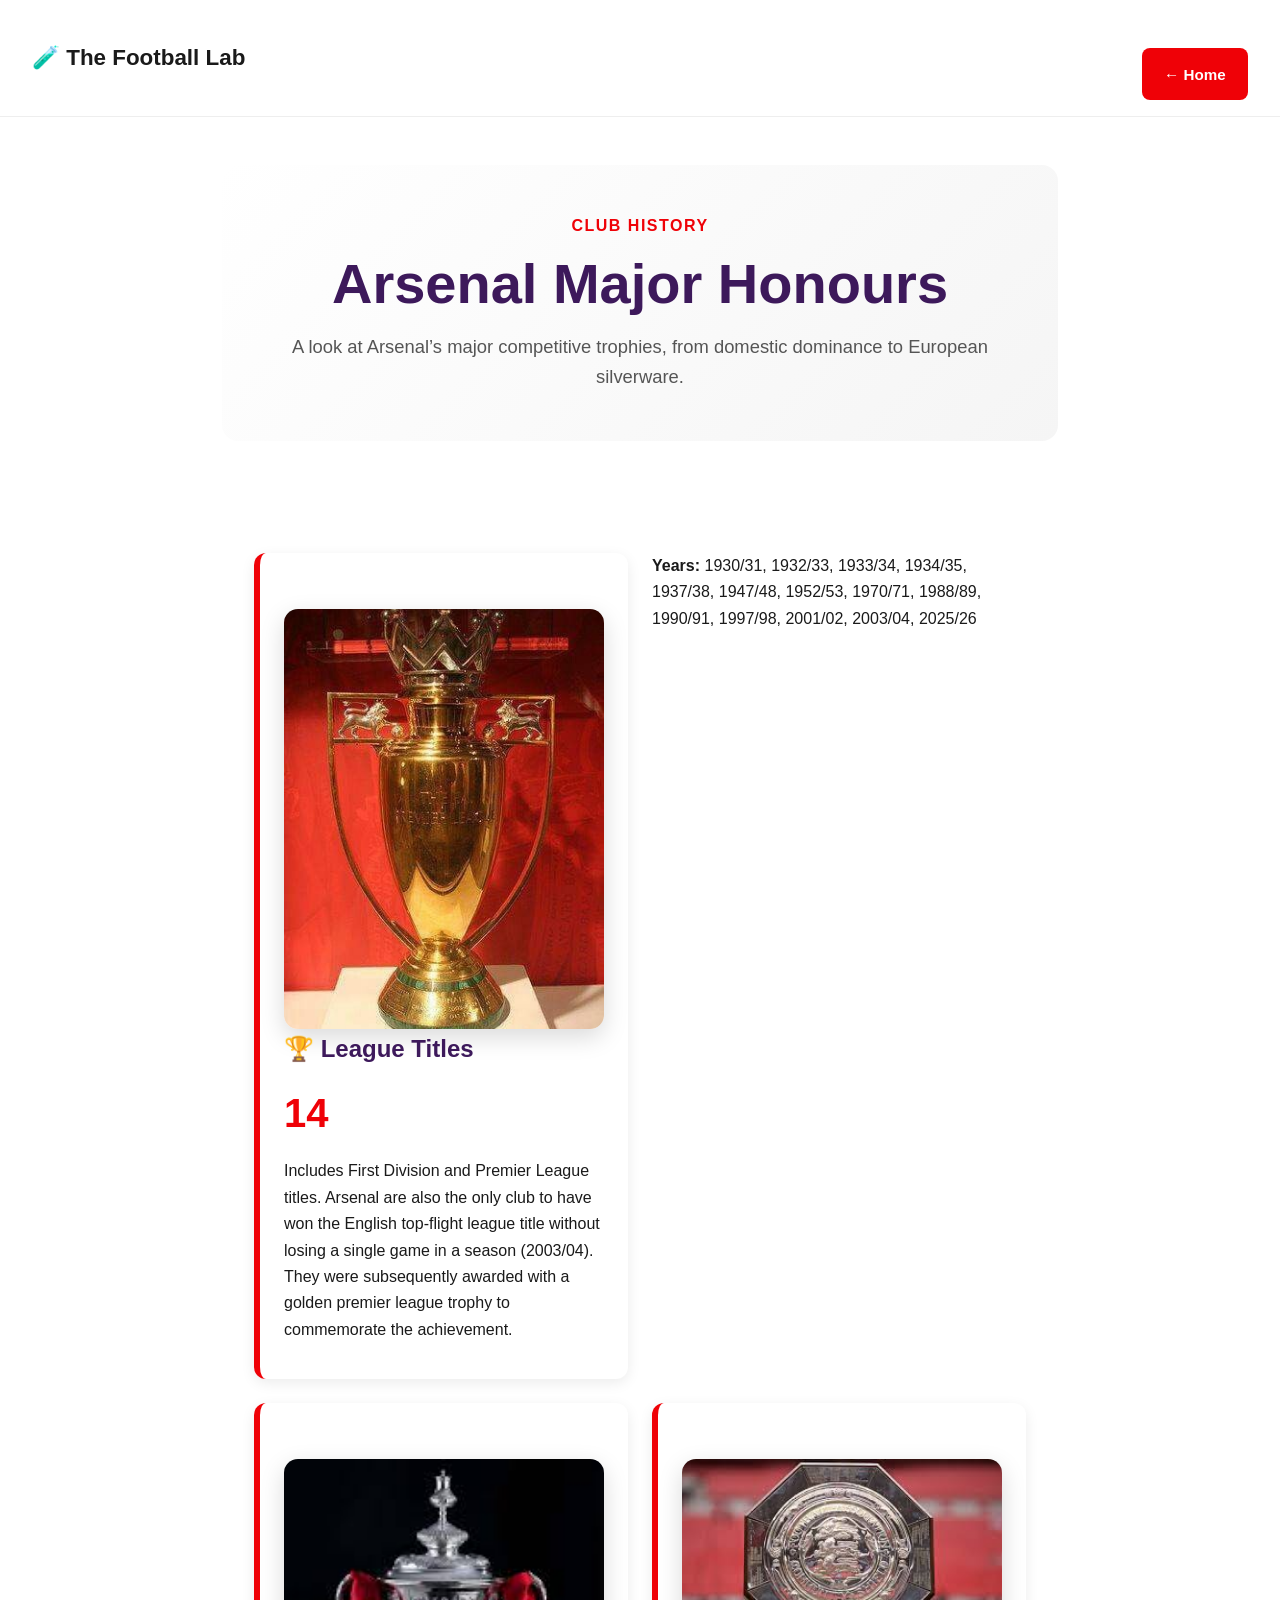
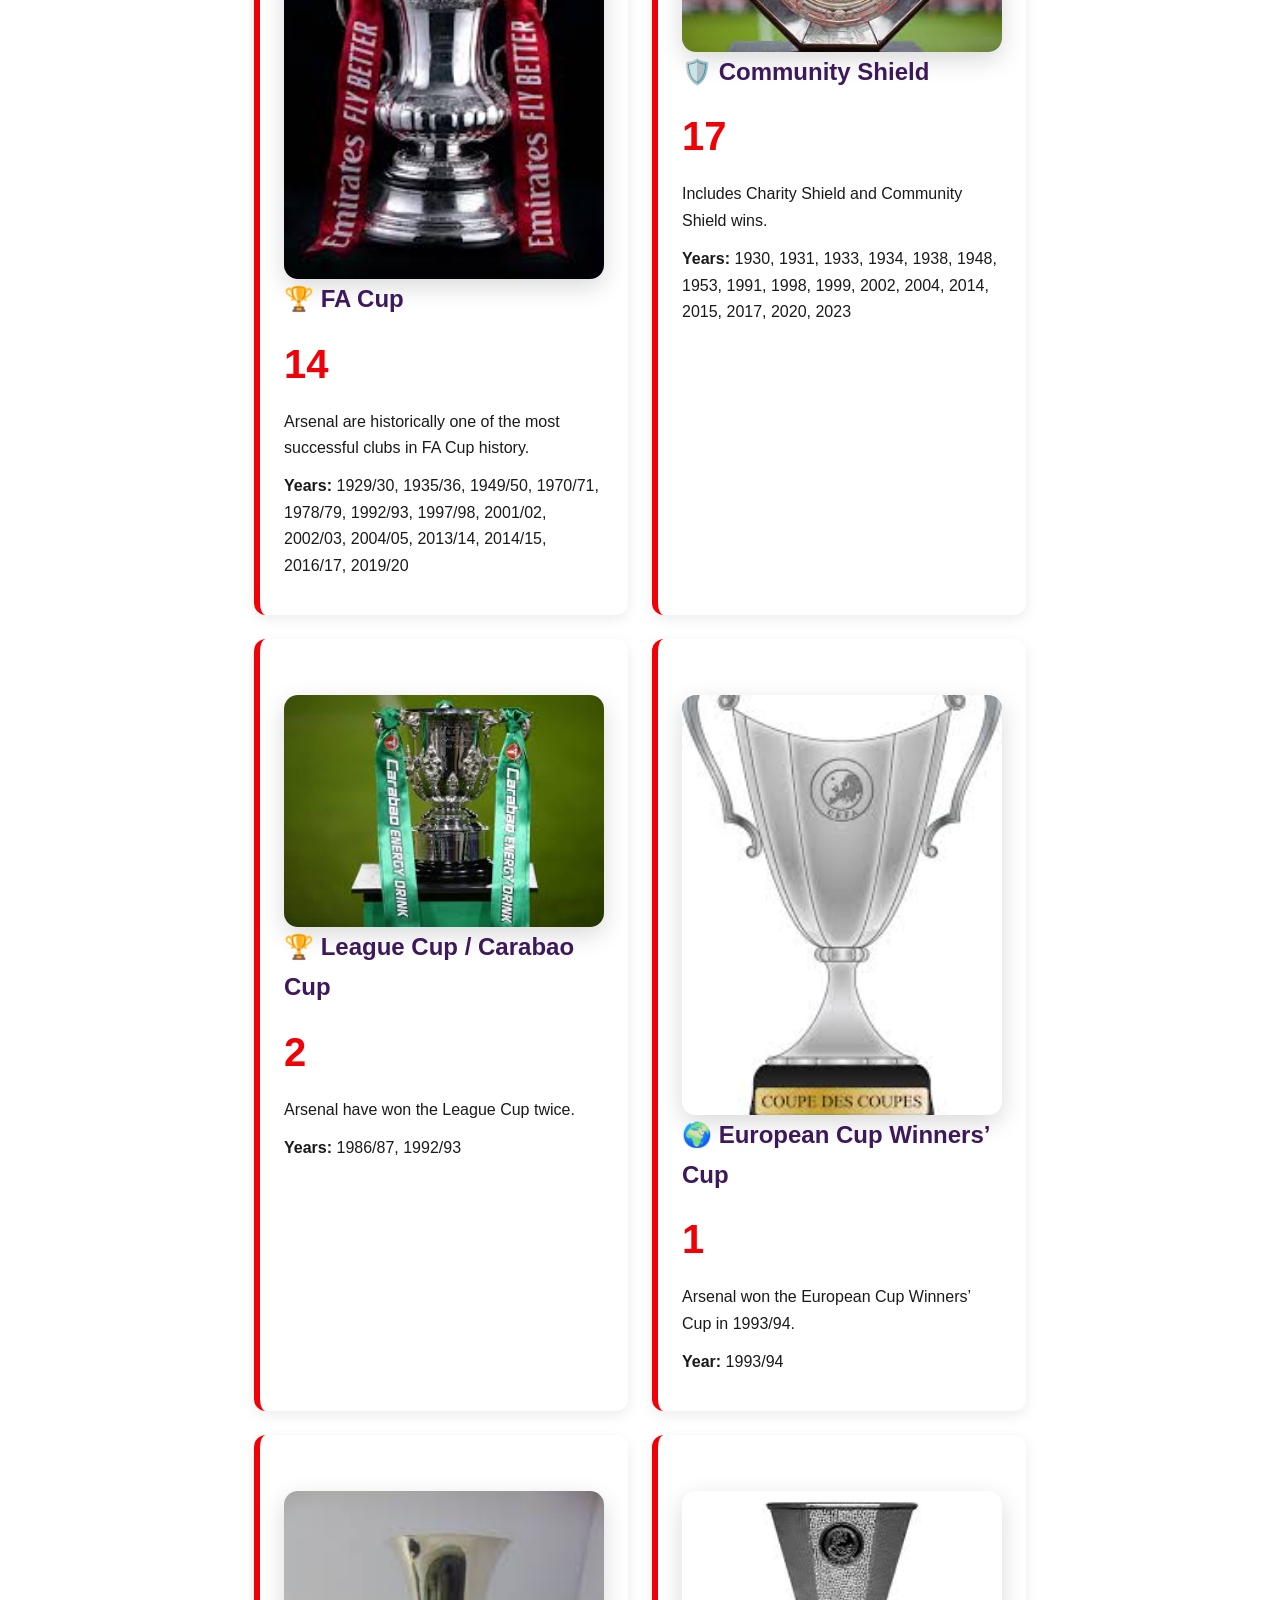
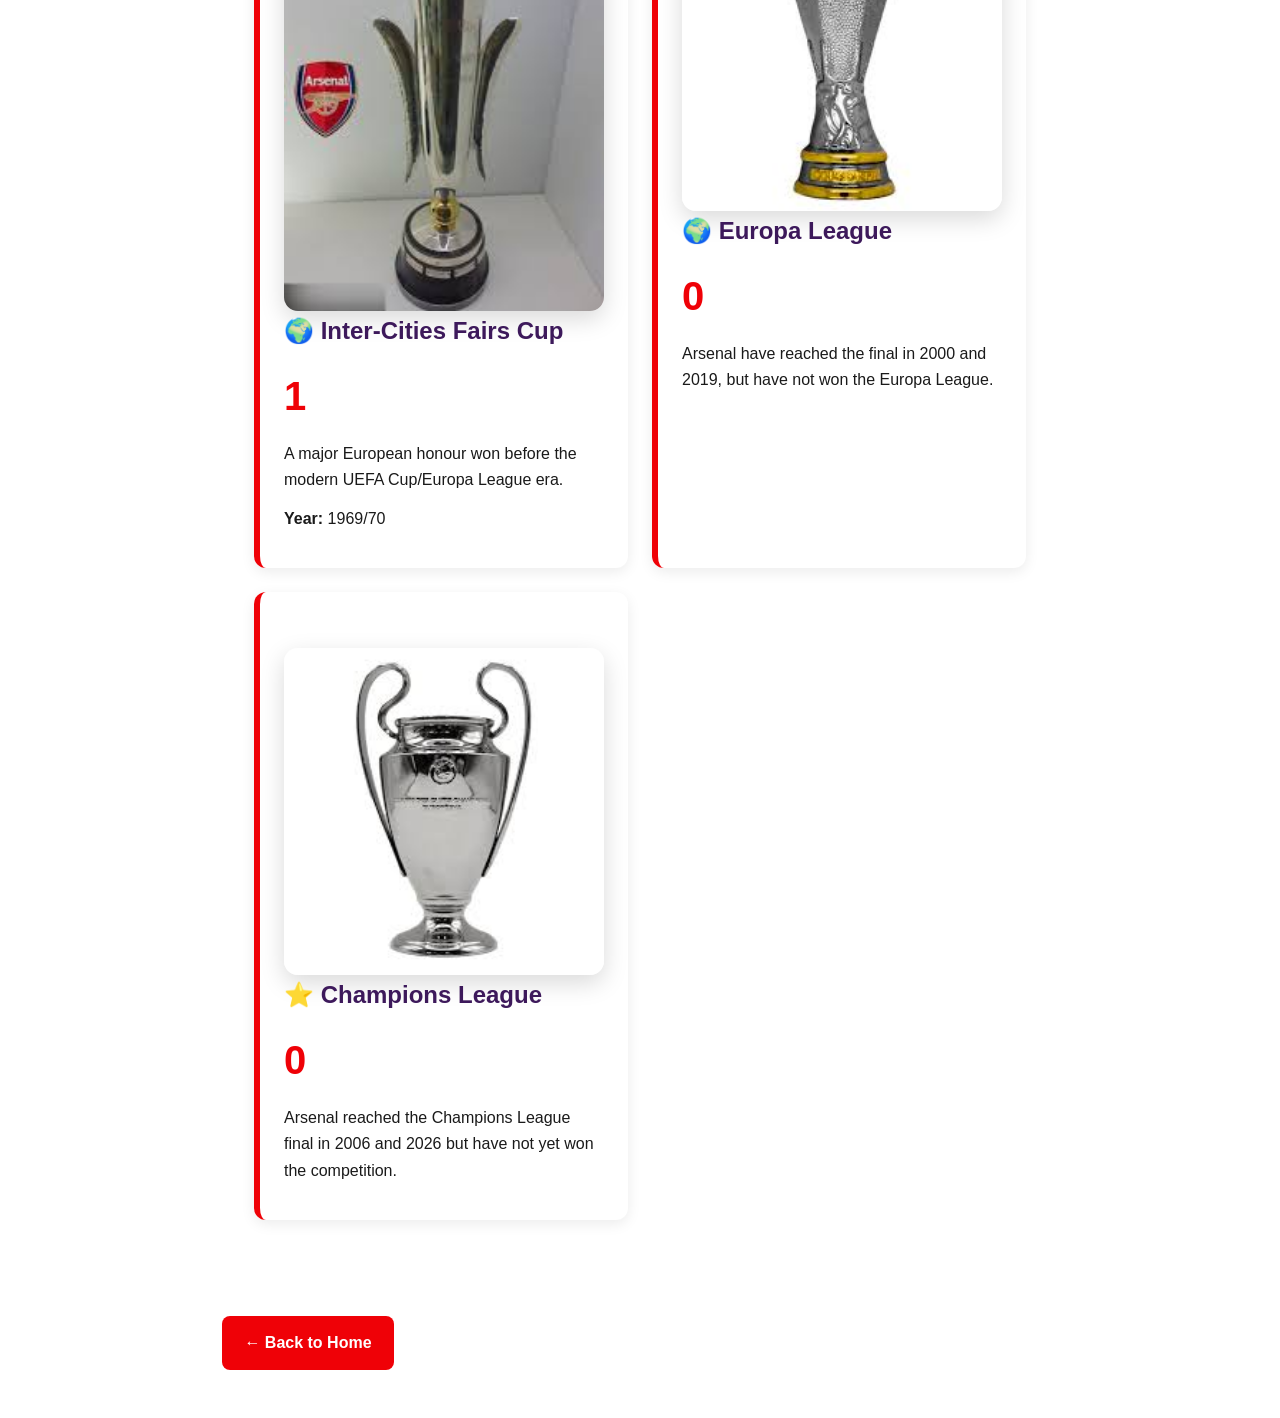
==== ArsenalHistory.html @ 8cb787dd "Football Lab Website" ====
<!DOCTYPE html>
<link rel="stylesheet" href="style.css">
<html lang="en">
<head>
  <meta charset="UTF-8">
  <meta name="viewport" content="width=device-width, initial-scale=1.0">
  <title>Arsenal History | The Football Lab</title>
  <link rel="stylesheet" href="style.css">
</head>
<body>

<header>
  <div class="brand">
    <h1>🧪 The Football Lab</h1>
  </div>

  <nav>
<a class="back-button" href="index.html">←  Home</a>
  </nav>
</header>

<main class="article-container">

  <section class="article-hero">
    <p class="article-label">Club History</p>
    <h1>Arsenal Major Honours</h1>
    <p class="article-subtitle">
      A look at Arsenal’s major competitive trophies, from domestic dominance to European silverware.
    </p>
  </section>

  <section class="trophy-grid">

      <div class="trophy-card">
  <img
    src="Images/Trophies/GoldPrem.jpg"
    alt="Premier League Trophy"
    class="trophy-image">
    <h2>🏆 League Titles</h2>
    <p class="trophy-count">14</p>
    <p>
    Includes First Division and Premier League titles. Arsenal are also the only club to have won the English top-flight league title without losing a single game in a season (2003/04). They were subsequently awarded with a golden premier league trophy to commemorate the achievement.
    </p>
    </div>
      <p><strong>Years:</strong> 1930/31, 1932/33, 1933/34, 1934/35, 1937/38, 1947/48, 1952/53, 1970/71, 1988/89, 1990/91, 1997/98, 2001/02, 2003/04, 2025/26</p>
    </div>

    <div class="trophy-card">
    <img
    src="Images/Trophies/FaCup.jpeg"
    alt="FA Cup Trophy"
    class="trophy-image">
      <h2>🏆 FA Cup</h2>
      <p class="trophy-count">14</p>
      <p>Arsenal are historically one of the most successful clubs in FA Cup history.</p>
      <p><strong>Years:</strong> 1929/30, 1935/36, 1949/50, 1970/71, 1978/79, 1992/93, 1997/98, 2001/02, 2002/03, 2004/05, 2013/14, 2014/15, 2016/17, 2019/20</p>
    </div>

    <div class="trophy-card">
    <img
    src="Images/Trophies/CommunityShield.jpeg"
    alt="Community Shield Trophy"
    class="trophy-image">
      <h2>🛡️ Community Shield</h2>
      <p class="trophy-count">17</p>
      <p>Includes Charity Shield and Community Shield wins.</p>
      <p><strong>Years:</strong> 1930, 1931, 1933, 1934, 1938, 1948, 1953, 1991, 1998, 1999, 2002, 2004, 2014, 2015, 2017, 2020, 2023</p>
    </div>

    <div class="trophy-card">
    <img
    src="Images/Trophies/CarabaoCup.jpeg"
    alt="League Cup / Carabao Cup Trophy"
    class="trophy-image">
      <h2>🏆 League Cup / Carabao Cup</h2>
      <p class="trophy-count">2</p>
      <p>Arsenal have won the League Cup twice.</p>
      <p><strong>Years:</strong> 1986/87, 1992/93</p>
    </div>

    <div class="trophy-card">
    <img
    src="Images/Trophies/ECWTrophy.jpeg"
    alt="European Cup Winners' Cup Trophy"
    class="trophy-image">
      <h2>🌍 European Cup Winners’ Cup</h2>
      <p class="trophy-count">1</p>
      <p>Arsenal won the European Cup Winners’ Cup in 1993/94.</p>
      <p><strong>Year:</strong> 1993/94</p>
    </div>

    <div class="trophy-card">
    <img
    src="Images/Trophies/ICFTrophy.jpeg"
    alt="Inter-Cities Fairs Cup Trophy"
    class="trophy-image">
      <h2>🌍 Inter-Cities Fairs Cup</h2>
      <p class="trophy-count">1</p>
      <p>A major European honour won before the modern UEFA Cup/Europa League era.</p>
      <p><strong>Year:</strong> 1969/70</p>
    </div>

    <div class="trophy-card">
    <img
    src="Images/Trophies/EuropaLeague.jpeg"
    alt="Europa League Trophy"
    class="trophy-image">
      <h2>🌍 Europa League</h2>
      <p class="trophy-count">0</p>
      <p>Arsenal have reached the final in 2000 and 2019, but have not won the Europa League.</p>
    </div>

    <div class="trophy-card">
    <img
    src="Images/Trophies/UclTrophy.jpeg"
    alt="Champions League Trophy"
    class="trophy-image">
      <h2>⭐ Champions League</h2>
      <p class="trophy-count">0</p>
      <p>Arsenal reached the Champions League final in 2006 and 2026 but have not yet won the competition.</p>
    </div>

  </section>

  <a class="back-button" href="index.html">← Back to Home</a>

</main>

</body>
</html>
---- style.css ----
:root {
  --arsenal-red: #EF0107;
  --pl-purple: #3D195B;
  --dark: #1a1a1a;
  --light-gray: #f5f5f5;
  --max-width: 1100px;
}

* {
  box-sizing: border-box;
  margin: 0;
  padding: 0;
}

body {
  font-family: 'Inter', 'Segoe UI', Arial, sans-serif;
  background: white;
  color: var(--dark);
  line-height: 1.65;
  font-size: 16px;
}

img {
  max-width: 100%;
  display: block;
}

header {
  display: flex;
  justify-content: space-between;
  align-items: center;
  padding: 1rem 2rem;
  border-bottom: 1px solid #eee;
  position: sticky;
  top: 0;
  background: white;
  z-index: 100;
}

.brand {
  display: flex;
  align-items: center;
  gap: 0.75rem;
}

.brand h1 {
  font-size: 1.4rem;
  font-weight: 700;
}

nav a {
  margin-left: 1.5rem;
  text-decoration: none;
  color: var(--dark);
  font-weight: 500;
  font-size: 0.95rem;
}

nav a:hover {
  color: var(--arsenal-red);
}

section {
  padding: 4rem 2rem;
}

section h3 {
  margin-bottom: 1.5rem;
  font-size: 1.4rem;
  border-left: 5px solid var(--arsenal-red);
  padding-left: 0.75rem;
}

.hero {
  padding: 5rem 2rem;
  background: linear-gradient(135deg, var(--light-gray), #ffffff);
}

.hero-inner {
  max-width: var(--max-width);
  margin: auto;
  display: grid;
  grid-template-columns: 1.2fr 0.8fr;
  gap: 3rem;
  align-items: center;
}

.hero h2 {
  font-size: clamp(2rem, 4vw, 3rem);
  margin-bottom: 1rem;
  line-height: 1.2;
}

.hero p {
  margin-bottom: 2rem;
  font-size: 1.1rem;
  color: #444;
}

.primary {
  background: var(--arsenal-red);
  color: white;
  border: none;
  cursor: pointer;
  font-weight: 600;
  border-radius: 6px;
}

.secondary {
  background: white;
  border: 2px solid var(--arsenal-red);
  color: var(--arsenal-red);
  cursor: pointer;
  font-weight: 600;
  border-radius: 6px;
}

button {
  padding: 0.8rem 1.2rem;
}

.match-card,
.simulator {
  background: var(--light-gray);
  padding: 2rem;
  border-radius: 10px;
}

.simulator {
  max-width: 500px;
}

.simulator select,
.simulator button,
.simulator input {
  width: 100%;
  padding: 0.6rem;
  margin-top: 0.5rem;
  font-size: 0.95rem;
}

table {
  width: 100%;
  border-collapse: collapse;
  margin-top: 1rem;
  font-size: 0.95rem;
}

th,
td {
  border-bottom: 1px solid #ddd;
  padding: 0.8rem;
  text-align: left;
}

th {
  background: #f0f0f0;
  font-weight: 600;
}

.articles {
  display: grid;
  grid-template-columns: repeat(auto-fit, minmax(280px, 1fr));
  gap: 1.5rem;
}

.article-card {
  border: 1px solid #e0e0e0;
  padding: 1.5rem;
  border-radius: 10px;
  transition: all 0.2s ease;
  text-decoration: none;
  color: var(--dark);
  background: white;
}

.article-card img {
  width: 100%;
  height: 180px;
  object-fit: cover;
  border-radius: 6px;
  margin-bottom: 1rem;
}

.article-card:hover {
  transform: translateY(-5px);
  border-color: var(--arsenal-red);
  box-shadow: 0 4px 12px rgba(0,0,0,0.1);
}

.article-card h4 {
  margin-bottom: 0.75rem;
  color: var(--pl-purple);
}

.article-card p {
  color: #555;
  font-size: 0.95rem;
}

footer {
  text-align: center;
  padding: 2.5rem 1rem;
  background: var(--dark);
  color: white;
  margin-top: 3rem;
  font-size: 0.9rem;
}

footer a {
  color: white;
  margin: 0 0.5rem;
  text-decoration: none;
}

.result-card {
  background: white;
  margin-top: 1.5rem;
  padding: 1.5rem;
  border-radius: 10px;
  border-left: 5px solid var(--arsenal-red);
}

.scoreline {
  font-size: 1.6rem;
  font-weight: 700;
  margin-bottom: 1rem;
}

.stat-row {
  display: flex;
  justify-content: space-between;
  border-bottom: 1px solid #eee;
  padding: 0.5rem 0;
}

.article-container {
  max-width: 900px;
  margin: auto;
  padding: 3rem 2rem;
}

.article-container h1 {
  text-align: center;
  margin-bottom: 2rem;
  color: var(--arsenal-red);
}

.game-card {
  background: white;
  border-left: 6px solid var(--arsenal-red);
  padding: 1.5rem;
  margin-bottom: 2rem;
  border-radius: 8px;
  box-shadow: 0 2px 8px rgba(0,0,0,0.08);
}

.game-card h2 {
  color: var(--pl-purple);
  margin-bottom: 1rem;
}

.game-card p {
  margin-bottom: 0.75rem;
  line-height: 1.7;
}

.back-button {
  display: inline-block;
  margin-top: 2rem;
  text-decoration: none;
  color: white;
  background: var(--arsenal-red);
  padding: 0.8rem 1.4rem;
  border-radius: 6px;
}

.article-hero {
  text-align: center;
  margin-bottom: 3rem;
}

.article-label {
  color: var(--arsenal-red);
  font-weight: 700;
  text-transform: uppercase;
  letter-spacing: 1px;
  margin-bottom: 0.75rem;
}

.article-subtitle {
  max-width: 700px;
  margin: 0 auto 2rem;
  color: #555;
  font-size: 1.1rem;
}

.trophy-image {
  width: 100%;
  max-height: 420px;
  object-fit: cover;
  border-radius: 14px;
  margin-top: 2rem;
  box-shadow: 0 8px 24px rgba(0,0,0,0.15);
}

.game-card {
  background: white;
  border-left: 6px solid var(--arsenal-red);
  padding: 1.75rem;
  margin-bottom: 2rem;
  border-radius: 12px;
  box-shadow: 0 4px 14px rgba(0,0,0,0.08);
}

.game-card h2 {
  color: var(--pl-purple);
  margin-bottom: 1rem;
  font-size: 1.35rem;
}

.game-card p {
  margin-bottom: 0.8rem;
  line-height: 1.75;
}

.player-grid {
  display: grid;
  grid-template-columns: repeat(auto-fit, minmax(260px, 1fr));
  gap: 1.5rem;
}

.player-card {
  background: white;
  border-left: 5px solid var(--arsenal-red);
  padding: 1.5rem;
  border-radius: 12px;
  box-shadow: 0 4px 14px rgba(0,0,0,0.08);
}

.player-card h2 {
  color: var(--pl-purple);
  margin-bottom: 1rem;
}

.player-card p {
  margin-bottom: 0.45rem;
}

.team-photo {
  width: 100%;
  max-height: 500px;
  object-fit: cover;
  border-radius: 15px;
  margin: 2rem 0;
  box-shadow: 0 6px 18px rgba(0,0,0,0.15);
}

.player-photo {
  width: 120px;
  height: 120px;
  object-fit: cover;
  border-radius: 50%;
  margin: 0 auto 1rem;
  border: 3px solid var(--arsenal-red);
  display: block;
}

.player-card {
  transition: all 0.25s ease;
}

.player-card:hover {
  transform: translateY(-6px);
  box-shadow: 0 8px 24px rgba(0,0,0,0.15);
}

.player-card {
  transition: all 0.25s ease;
}

.player-card:hover {
  transform: translateY(-6px);
  box-shadow: 0 8px 24px rgba(0,0,0,0.15);
}

.league-table {
  width: 100%;
  border-collapse: collapse;
  margin-top: 2rem;
  background: white;
  box-shadow: 0 4px 14px rgba(0,0,0,0.08);
  border-radius: 10px;
  overflow: hidden;
}

.league-table th {
  background: var(--pl-purple);
  color: white;
}

.league-table th,
.league-table td {
  padding: 0.9rem;
  text-align: center;
  border-bottom: 1px solid #eee;
}

.league-table td:nth-child(2),
.league-table th:nth-child(2) {
  text-align: left;
}

.league-table tr:hover {
  background: #f7f7f7;
}

.champions {
  background: #fff4f4;
  font-weight: bold;
}

.next-match {
  display: flex;
  align-items: center;
  gap: 10px;
}

.team-logo {
  width: 28px;
  height: 28px;
  vertical-align: middle;
  margin-right: 8px;
}

.contact-card {
  background: white;
  padding: 2rem;
  border-radius: 15px;
  box-shadow: 0 6px 18px rgba(0,0,0,0.1);
  max-width: 700px;
  margin: auto;
}

.contact-card h2 {
  color: var(--pl-purple);
  margin-bottom: 1rem;
}

.contact-card p {
  margin-bottom: 1rem;
}

.contact-card a {
  color: var(--arsenal-red);
  text-decoration: none;
  font-weight: 600;
}

.contact-card hr {
  margin: 1.5rem 0;
  border: none;
  border-top: 1px solid #eee;
}

.trophy-grid {
  display: grid;
  grid-template-columns: repeat(auto-fit, minmax(300px, 1fr));
  gap: 1.5rem;
}

.trophy-card {
  background: white;
  border-left: 6px solid var(--arsenal-red);
  padding: 1.5rem;
  border-radius: 12px;
  box-shadow: 0 4px 14px rgba(0,0,0,0.08);
}

.trophy-card h2 {
  color: var(--pl-purple);
  margin-bottom: 0.75rem;
}

.trophy-count {
  font-size: 2.5rem;
  font-weight: 800;
  color: var(--arsenal-red);
  margin-bottom: 1rem;
}

.trophy-card p {
  margin-bottom: 0.75rem;
}

.section-title {
  margin: 2rem 0 1rem;
  color: var(--pl-purple);
}

.transfer-grid {
  display: grid;
  grid-template-columns: repeat(auto-fit, minmax(280px, 1fr));
  gap: 1.5rem;
}

.transfer-card {
  background: white;
  padding: 1.5rem;
  border-radius: 12px;
  box-shadow: 0 4px 14px rgba(0,0,0,0.08);
}

.transfer-card h2 {
  margin-bottom: 1rem;
  color: var(--pl-purple);
}

.transfer-card p {
  margin-bottom: 0.5rem;
}

.incoming {
  border-left: 6px solid #27ae60;
}

.outgoing {
  border-left: 6px solid #e74c3c;
}

.ideal-signings {
  margin: 2rem 0 3rem;
}

.ideal-signings h2 {
  color: var(--pl-purple);
  margin-bottom: 1.5rem;
}

.ideal-card {
  background: white;
  border-left: 5px solid var(--arsenal-red);
  padding: 1.25rem;
  margin-bottom: 1rem;
  border-radius: 8px;
  box-shadow: 0 2px 8px rgba(0,0,0,0.08);
}

.ideal-card h3 {
  color: var(--arsenal-red);
  margin-bottom: 0.5rem;
}

.ideal-card p {
  line-height: 1.6;
}

/* Football Tactics Article */

.article-hero {
  text-align: center;
  margin-bottom: 3rem;
  padding: 3rem 1rem;
  background: linear-gradient(135deg, #fff, #f5f5f5);
  border-radius: 16px;
}

.article-label {
  color: var(--arsenal-red);
  font-weight: 800;
  text-transform: uppercase;
  letter-spacing: 1.5px;
  margin-bottom: 0.75rem;
}

.article-hero h1 {
  font-size: clamp(2rem, 5vw, 3.5rem);
  color: var(--pl-purple);
  margin-bottom: 1rem;
  line-height: 1.15;
}

.article-subtitle {
  max-width: 750px;
  margin: auto;
  color: #555;
  font-size: 1.15rem;
}

.game-card {
  background: white;
  border-left: 6px solid var(--arsenal-red);
  padding: 2rem;
  margin-bottom: 2rem;
  border-radius: 14px;
  box-shadow: 0 6px 18px rgba(0,0,0,0.08);
}

.game-card h2 {
  color: var(--pl-purple);
  margin-bottom: 1rem;
  font-size: 1.5rem;
}

.game-card p {
  color: #333;
  line-height: 1.8;
  margin-bottom: 1rem;
  font-size: 1rem;
}

.game-card strong {
  color: var(--arsenal-red);
}

.game-card:hover {
  transform: translateY(-4px);
  transition: 0.25s ease;
  box-shadow: 0 10px 24px rgba(0,0,0,0.12);
}

.back-button {
  display: inline-block;
  margin-top: 2rem;
  background: var(--arsenal-red);
  color: white;
  padding: 0.85rem 1.4rem;
  border-radius: 8px;
  text-decoration: none;
  font-weight: 700;
}

.back-button:hover {
  background: var(--pl-purple);
}

.maverick-grid {
  display: grid;
  grid-template-columns: repeat(auto-fit, minmax(220px, 1fr));
  gap: 1rem;
  margin-top: 1.5rem;
}

.maverick-card {
  background: #f8f8f8;
  border-left: 4px solid var(--arsenal-red);
  padding: 1rem;
  border-radius: 10px;
}

.maverick-card h3 {
  color: var(--pl-purple);
  margin-bottom: 0.5rem;
}

.maverick-card p {
  font-size: 0.95rem;
  line-height: 1.6;
}

.verdict-box {
    margin-top: 3rem;
    padding: 2rem;
    background: linear-gradient(135deg, #3D195B, #552c8d);
    color: white;
    border-radius: 12px;
    text-align: center;
}

.verdict-box h2 {
    color: #fff;
    margin-bottom: 1rem;
}

.rating-meter {
    margin-top: 1.5rem;
}

.rating-meter progress {
    width: 100%;
    height: 18px;
}
---- style.css ----
:root {
  --arsenal-red: #EF0107;
  --pl-purple: #3D195B;
  --dark: #1a1a1a;
  --light-gray: #f5f5f5;
  --max-width: 1100px;
}

* {
  box-sizing: border-box;
  margin: 0;
  padding: 0;
}

body {
  font-family: 'Inter', 'Segoe UI', Arial, sans-serif;
  background: white;
  color: var(--dark);
  line-height: 1.65;
  font-size: 16px;
}

img {
  max-width: 100%;
  display: block;
}

header {
  display: flex;
  justify-content: space-between;
  align-items: center;
  padding: 1rem 2rem;
  border-bottom: 1px solid #eee;
  position: sticky;
  top: 0;
  background: white;
  z-index: 100;
}

.brand {
  display: flex;
  align-items: center;
  gap: 0.75rem;
}

.brand h1 {
  font-size: 1.4rem;
  font-weight: 700;
}

nav a {
  margin-left: 1.5rem;
  text-decoration: none;
  color: var(--dark);
  font-weight: 500;
  font-size: 0.95rem;
}

nav a:hover {
  color: var(--arsenal-red);
}

section {
  padding: 4rem 2rem;
}

section h3 {
  margin-bottom: 1.5rem;
  font-size: 1.4rem;
  border-left: 5px solid var(--arsenal-red);
  padding-left: 0.75rem;
}

.hero {
  padding: 5rem 2rem;
  background: linear-gradient(135deg, var(--light-gray), #ffffff);
}

.hero-inner {
  max-width: var(--max-width);
  margin: auto;
  display: grid;
  grid-template-columns: 1.2fr 0.8fr;
  gap: 3rem;
  align-items: center;
}

.hero h2 {
  font-size: clamp(2rem, 4vw, 3rem);
  margin-bottom: 1rem;
  line-height: 1.2;
}

.hero p {
  margin-bottom: 2rem;
  font-size: 1.1rem;
  color: #444;
}

.primary {
  background: var(--arsenal-red);
  color: white;
  border: none;
  cursor: pointer;
  font-weight: 600;
  border-radius: 6px;
}

.secondary {
  background: white;
  border: 2px solid var(--arsenal-red);
  color: var(--arsenal-red);
  cursor: pointer;
  font-weight: 600;
  border-radius: 6px;
}

button {
  padding: 0.8rem 1.2rem;
}

.match-card,
.simulator {
  background: var(--light-gray);
  padding: 2rem;
  border-radius: 10px;
}

.simulator {
  max-width: 500px;
}

.simulator select,
.simulator button,
.simulator input {
  width: 100%;
  padding: 0.6rem;
  margin-top: 0.5rem;
  font-size: 0.95rem;
}

table {
  width: 100%;
  border-collapse: collapse;
  margin-top: 1rem;
  font-size: 0.95rem;
}

th,
td {
  border-bottom: 1px solid #ddd;
  padding: 0.8rem;
  text-align: left;
}

th {
  background: #f0f0f0;
  font-weight: 600;
}

.articles {
  display: grid;
  grid-template-columns: repeat(auto-fit, minmax(280px, 1fr));
  gap: 1.5rem;
}

.article-card {
  border: 1px solid #e0e0e0;
  padding: 1.5rem;
  border-radius: 10px;
  transition: all 0.2s ease;
  text-decoration: none;
  color: var(--dark);
  background: white;
}

.article-card img {
  width: 100%;
  height: 180px;
  object-fit: cover;
  border-radius: 6px;
  margin-bottom: 1rem;
}

.article-card:hover {
  transform: translateY(-5px);
  border-color: var(--arsenal-red);
  box-shadow: 0 4px 12px rgba(0,0,0,0.1);
}

.article-card h4 {
  margin-bottom: 0.75rem;
  color: var(--pl-purple);
}

.article-card p {
  color: #555;
  font-size: 0.95rem;
}

footer {
  text-align: center;
  padding: 2.5rem 1rem;
  background: var(--dark);
  color: white;
  margin-top: 3rem;
  font-size: 0.9rem;
}

footer a {
  color: white;
  margin: 0 0.5rem;
  text-decoration: none;
}

.result-card {
  background: white;
  margin-top: 1.5rem;
  padding: 1.5rem;
  border-radius: 10px;
  border-left: 5px solid var(--arsenal-red);
}

.scoreline {
  font-size: 1.6rem;
  font-weight: 700;
  margin-bottom: 1rem;
}

.stat-row {
  display: flex;
  justify-content: space-between;
  border-bottom: 1px solid #eee;
  padding: 0.5rem 0;
}

.article-container {
  max-width: 900px;
  margin: auto;
  padding: 3rem 2rem;
}

.article-container h1 {
  text-align: center;
  margin-bottom: 2rem;
  color: var(--arsenal-red);
}

.game-card {
  background: white;
  border-left: 6px solid var(--arsenal-red);
  padding: 1.5rem;
  margin-bottom: 2rem;
  border-radius: 8px;
  box-shadow: 0 2px 8px rgba(0,0,0,0.08);
}

.game-card h2 {
  color: var(--pl-purple);
  margin-bottom: 1rem;
}

.game-card p {
  margin-bottom: 0.75rem;
  line-height: 1.7;
}

.back-button {
  display: inline-block;
  margin-top: 2rem;
  text-decoration: none;
  color: white;
  background: var(--arsenal-red);
  padding: 0.8rem 1.4rem;
  border-radius: 6px;
}

.article-hero {
  text-align: center;
  margin-bottom: 3rem;
}

.article-label {
  color: var(--arsenal-red);
  font-weight: 700;
  text-transform: uppercase;
  letter-spacing: 1px;
  margin-bottom: 0.75rem;
}

.article-subtitle {
  max-width: 700px;
  margin: 0 auto 2rem;
  color: #555;
  font-size: 1.1rem;
}

.trophy-image {
  width: 100%;
  max-height: 420px;
  object-fit: cover;
  border-radius: 14px;
  margin-top: 2rem;
  box-shadow: 0 8px 24px rgba(0,0,0,0.15);
}

.game-card {
  background: white;
  border-left: 6px solid var(--arsenal-red);
  padding: 1.75rem;
  margin-bottom: 2rem;
  border-radius: 12px;
  box-shadow: 0 4px 14px rgba(0,0,0,0.08);
}

.game-card h2 {
  color: var(--pl-purple);
  margin-bottom: 1rem;
  font-size: 1.35rem;
}

.game-card p {
  margin-bottom: 0.8rem;
  line-height: 1.75;
}

.player-grid {
  display: grid;
  grid-template-columns: repeat(auto-fit, minmax(260px, 1fr));
  gap: 1.5rem;
}

.player-card {
  background: white;
  border-left: 5px solid var(--arsenal-red);
  padding: 1.5rem;
  border-radius: 12px;
  box-shadow: 0 4px 14px rgba(0,0,0,0.08);
}

.player-card h2 {
  color: var(--pl-purple);
  margin-bottom: 1rem;
}

.player-card p {
  margin-bottom: 0.45rem;
}

.team-photo {
  width: 100%;
  max-height: 500px;
  object-fit: cover;
  border-radius: 15px;
  margin: 2rem 0;
  box-shadow: 0 6px 18px rgba(0,0,0,0.15);
}

.player-photo {
  width: 120px;
  height: 120px;
  object-fit: cover;
  border-radius: 50%;
  margin: 0 auto 1rem;
  border: 3px solid var(--arsenal-red);
  display: block;
}

.player-card {
  transition: all 0.25s ease;
}

.player-card:hover {
  transform: translateY(-6px);
  box-shadow: 0 8px 24px rgba(0,0,0,0.15);
}

.player-card {
  transition: all 0.25s ease;
}

.player-card:hover {
  transform: translateY(-6px);
  box-shadow: 0 8px 24px rgba(0,0,0,0.15);
}

.league-table {
  width: 100%;
  border-collapse: collapse;
  margin-top: 2rem;
  background: white;
  box-shadow: 0 4px 14px rgba(0,0,0,0.08);
  border-radius: 10px;
  overflow: hidden;
}

.league-table th {
  background: var(--pl-purple);
  color: white;
}

.league-table th,
.league-table td {
  padding: 0.9rem;
  text-align: center;
  border-bottom: 1px solid #eee;
}

.league-table td:nth-child(2),
.league-table th:nth-child(2) {
  text-align: left;
}

.league-table tr:hover {
  background: #f7f7f7;
}

.champions {
  background: #fff4f4;
  font-weight: bold;
}

.next-match {
  display: flex;
  align-items: center;
  gap: 10px;
}

.team-logo {
  width: 28px;
  height: 28px;
  vertical-align: middle;
  margin-right: 8px;
}

.contact-card {
  background: white;
  padding: 2rem;
  border-radius: 15px;
  box-shadow: 0 6px 18px rgba(0,0,0,0.1);
  max-width: 700px;
  margin: auto;
}

.contact-card h2 {
  color: var(--pl-purple);
  margin-bottom: 1rem;
}

.contact-card p {
  margin-bottom: 1rem;
}

.contact-card a {
  color: var(--arsenal-red);
  text-decoration: none;
  font-weight: 600;
}

.contact-card hr {
  margin: 1.5rem 0;
  border: none;
  border-top: 1px solid #eee;
}

.trophy-grid {
  display: grid;
  grid-template-columns: repeat(auto-fit, minmax(300px, 1fr));
  gap: 1.5rem;
}

.trophy-card {
  background: white;
  border-left: 6px solid var(--arsenal-red);
  padding: 1.5rem;
  border-radius: 12px;
  box-shadow: 0 4px 14px rgba(0,0,0,0.08);
}

.trophy-card h2 {
  color: var(--pl-purple);
  margin-bottom: 0.75rem;
}

.trophy-count {
  font-size: 2.5rem;
  font-weight: 800;
  color: var(--arsenal-red);
  margin-bottom: 1rem;
}

.trophy-card p {
  margin-bottom: 0.75rem;
}

.section-title {
  margin: 2rem 0 1rem;
  color: var(--pl-purple);
}

.transfer-grid {
  display: grid;
  grid-template-columns: repeat(auto-fit, minmax(280px, 1fr));
  gap: 1.5rem;
}

.transfer-card {
  background: white;
  padding: 1.5rem;
  border-radius: 12px;
  box-shadow: 0 4px 14px rgba(0,0,0,0.08);
}

.transfer-card h2 {
  margin-bottom: 1rem;
  color: var(--pl-purple);
}

.transfer-card p {
  margin-bottom: 0.5rem;
}

.incoming {
  border-left: 6px solid #27ae60;
}

.outgoing {
  border-left: 6px solid #e74c3c;
}

.ideal-signings {
  margin: 2rem 0 3rem;
}

.ideal-signings h2 {
  color: var(--pl-purple);
  margin-bottom: 1.5rem;
}

.ideal-card {
  background: white;
  border-left: 5px solid var(--arsenal-red);
  padding: 1.25rem;
  margin-bottom: 1rem;
  border-radius: 8px;
  box-shadow: 0 2px 8px rgba(0,0,0,0.08);
}

.ideal-card h3 {
  color: var(--arsenal-red);
  margin-bottom: 0.5rem;
}

.ideal-card p {
  line-height: 1.6;
}

/* Football Tactics Article */

.article-hero {
  text-align: center;
  margin-bottom: 3rem;
  padding: 3rem 1rem;
  background: linear-gradient(135deg, #fff, #f5f5f5);
  border-radius: 16px;
}

.article-label {
  color: var(--arsenal-red);
  font-weight: 800;
  text-transform: uppercase;
  letter-spacing: 1.5px;
  margin-bottom: 0.75rem;
}

.article-hero h1 {
  font-size: clamp(2rem, 5vw, 3.5rem);
  color: var(--pl-purple);
  margin-bottom: 1rem;
  line-height: 1.15;
}

.article-subtitle {
  max-width: 750px;
  margin: auto;
  color: #555;
  font-size: 1.15rem;
}

.game-card {
  background: white;
  border-left: 6px solid var(--arsenal-red);
  padding: 2rem;
  margin-bottom: 2rem;
  border-radius: 14px;
  box-shadow: 0 6px 18px rgba(0,0,0,0.08);
}

.game-card h2 {
  color: var(--pl-purple);
  margin-bottom: 1rem;
  font-size: 1.5rem;
}

.game-card p {
  color: #333;
  line-height: 1.8;
  margin-bottom: 1rem;
  font-size: 1rem;
}

.game-card strong {
  color: var(--arsenal-red);
}

.game-card:hover {
  transform: translateY(-4px);
  transition: 0.25s ease;
  box-shadow: 0 10px 24px rgba(0,0,0,0.12);
}

.back-button {
  display: inline-block;
  margin-top: 2rem;
  background: var(--arsenal-red);
  color: white;
  padding: 0.85rem 1.4rem;
  border-radius: 8px;
  text-decoration: none;
  font-weight: 700;
}

.back-button:hover {
  background: var(--pl-purple);
}

.maverick-grid {
  display: grid;
  grid-template-columns: repeat(auto-fit, minmax(220px, 1fr));
  gap: 1rem;
  margin-top: 1.5rem;
}

.maverick-card {
  background: #f8f8f8;
  border-left: 4px solid var(--arsenal-red);
  padding: 1rem;
  border-radius: 10px;
}

.maverick-card h3 {
  color: var(--pl-purple);
  margin-bottom: 0.5rem;
}

.maverick-card p {
  font-size: 0.95rem;
  line-height: 1.6;
}

.verdict-box {
    margin-top: 3rem;
    padding: 2rem;
    background: linear-gradient(135deg, #3D195B, #552c8d);
    color: white;
    border-radius: 12px;
    text-align: center;
}

.verdict-box h2 {
    color: #fff;
    margin-bottom: 1rem;
}

.rating-meter {
    margin-top: 1.5rem;
}

.rating-meter progress {
    width: 100%;
    height: 18px;
}
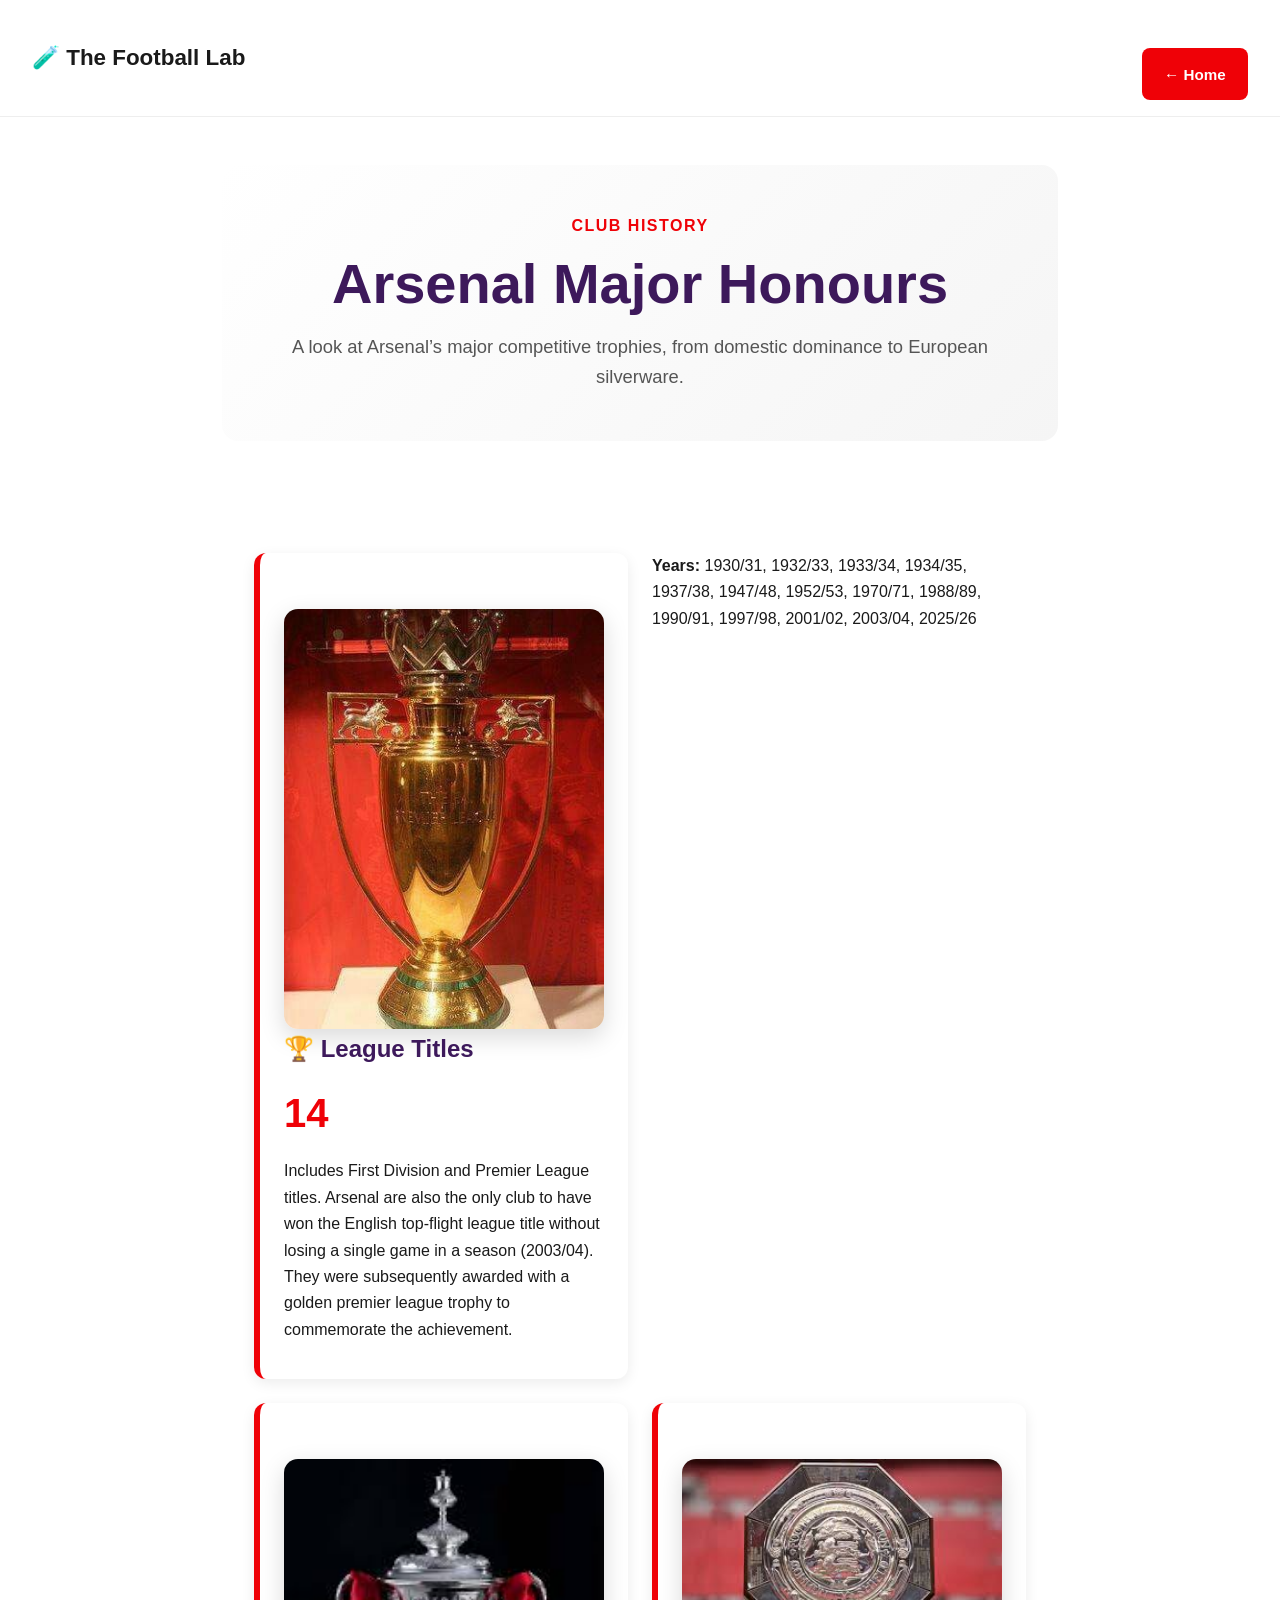
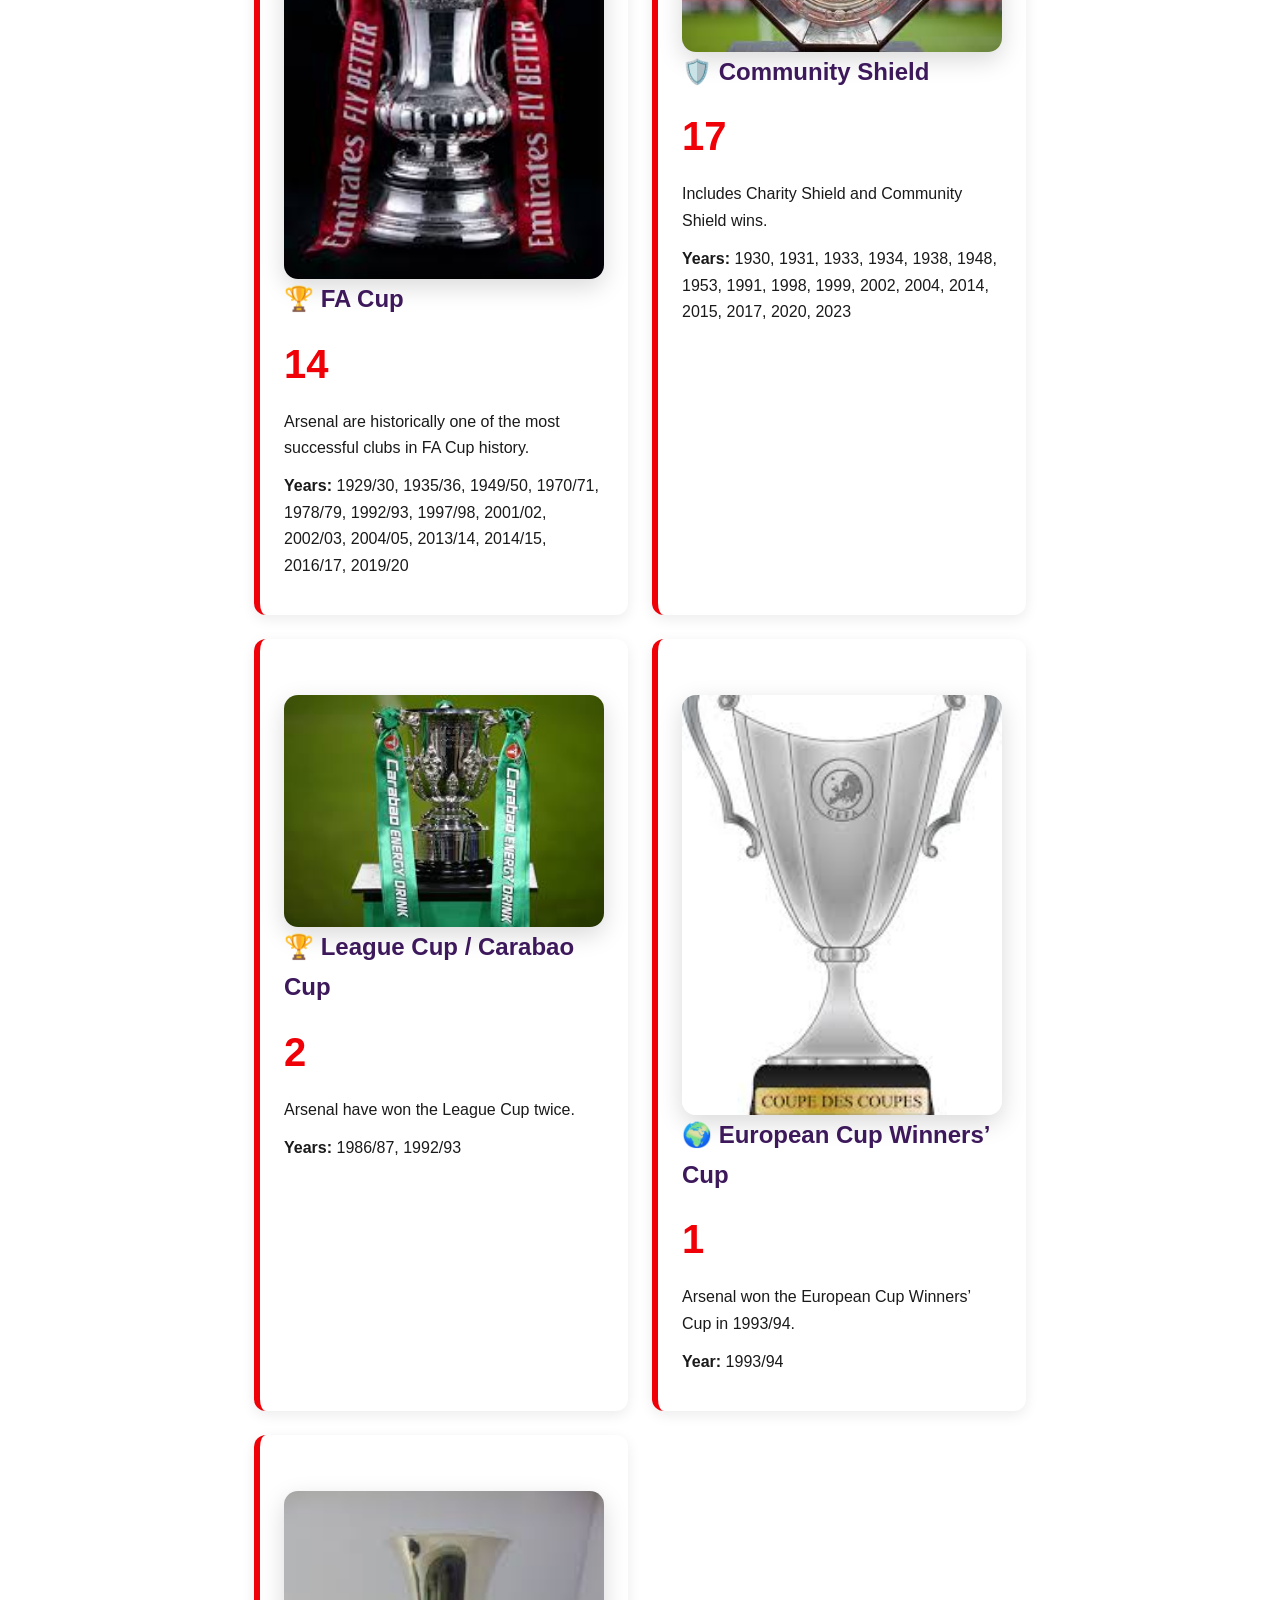
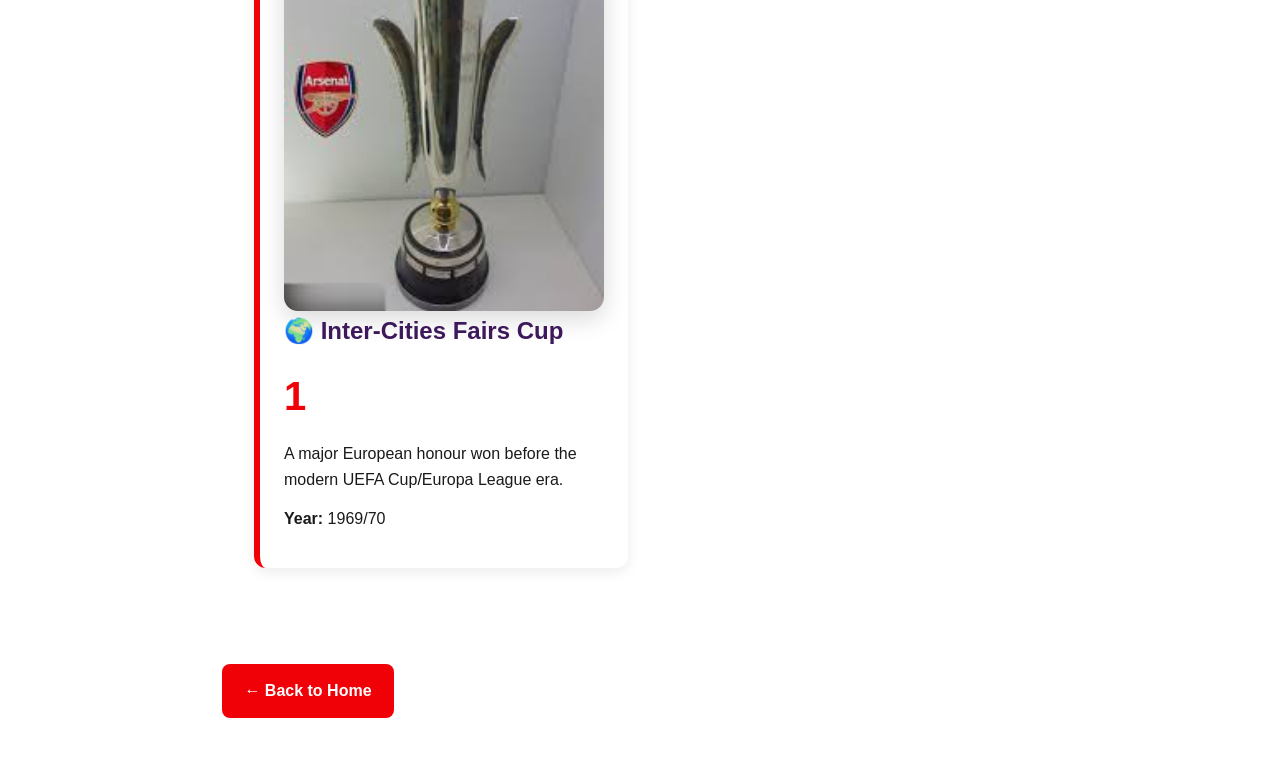
==== commit 08863b6b: "Initial Football Lab website" ====
--- a/ArsenalHistory.html
+++ b/ArsenalHistory.html
@@ -100,26 +100,6 @@
       <p><strong>Year:</strong> 1969/70</p>
     </div>
 
-    <div class="trophy-card">
-    <img
-    src="Images/Trophies/EuropaLeague.jpeg"
-    alt="Europa League Trophy"
-    class="trophy-image">
-      <h2>🌍 Europa League</h2>
-      <p class="trophy-count">0</p>
-      <p>Arsenal have reached the final in 2000 and 2019, but have not won the Europa League.</p>
-    </div>
-
-    <div class="trophy-card">
-    <img
-    src="Images/Trophies/UclTrophy.jpeg"
-    alt="Champions League Trophy"
-    class="trophy-image">
-      <h2>⭐ Champions League</h2>
-      <p class="trophy-count">0</p>
-      <p>Arsenal reached the Champions League final in 2006 and 2026 but have not yet won the competition.</p>
-    </div>
-
   </section>
 
   <a class="back-button" href="index.html">← Back to Home</a>
